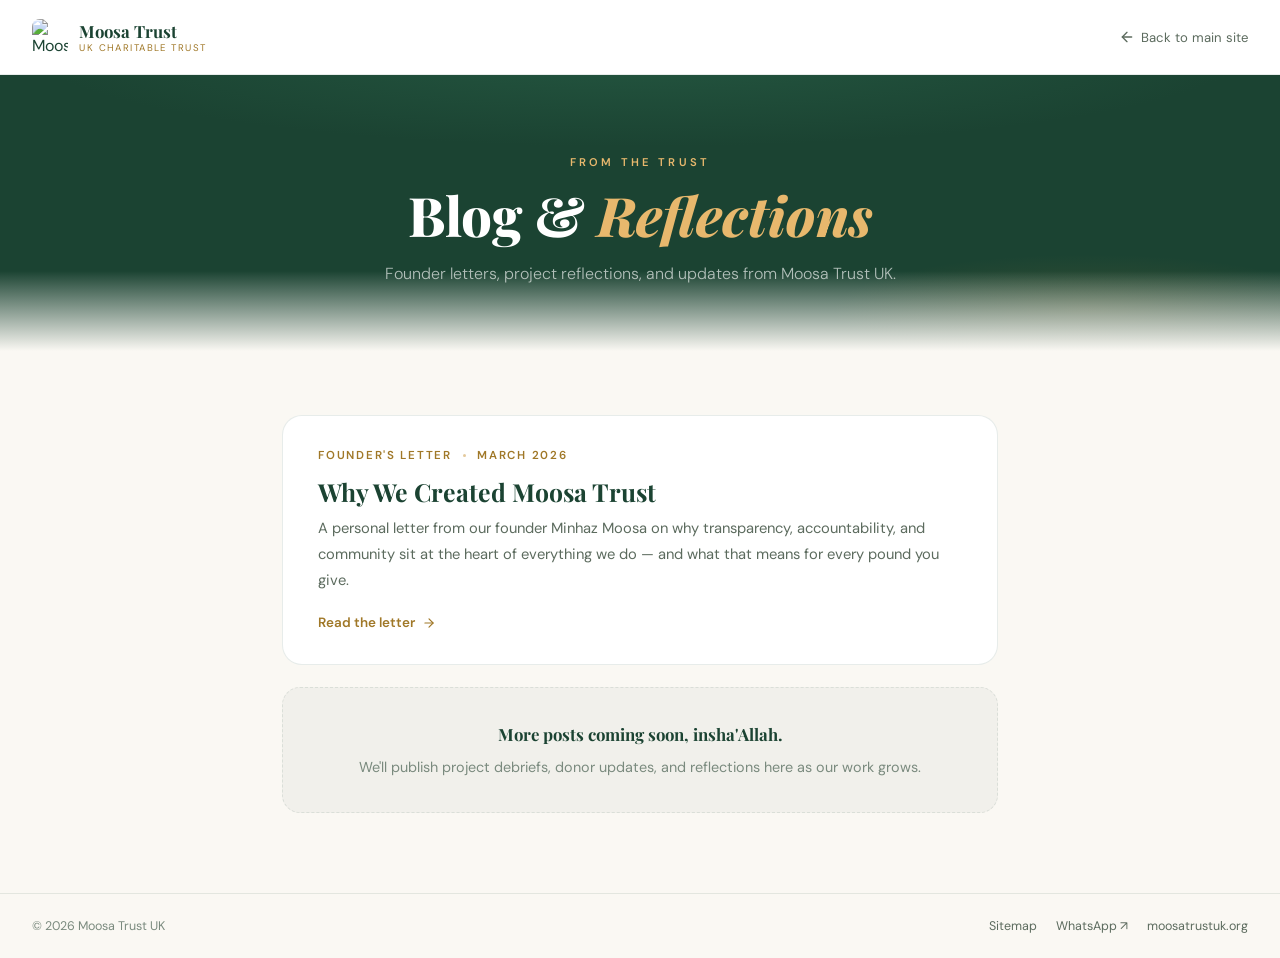
==== blog/index.html @ a2d89d8d "Merge pull request #3 from MMSoftwareDev/main New update" ====
<!DOCTYPE html>
<html lang="en">
<head>
  <meta charset="UTF-8"/>
  <meta name="viewport" content="width=device-width, initial-scale=1.0"/>
  <title>Blog | Moosa Trust UK</title>
  <meta name="description" content="Reflections, founder letters, and updates from Moosa Trust UK — a small charitable trust building a legacy of compassion through clean water, education, and poverty relief."/>
  <meta property="og:title" content="Blog | Moosa Trust UK"/>
  <meta property="og:description" content="Reflections and updates from Moosa Trust UK."/>
  <meta property="og:url" content="https://moosatrustuk.org/blog/"/>
  <meta property="og:image" content="https://moosatrustuk.org/Moosatrustlogo.png"/>
  <meta property="og:type" content="website"/>
  <link rel="canonical" href="https://moosatrustuk.org/blog/"/>
  <link rel="preconnect" href="https://fonts.googleapis.com">
  <link rel="preconnect" href="https://fonts.gstatic.com" crossorigin>
  <link href="https://fonts.googleapis.com/css2?family=Playfair+Display:ital,wght@0,700;0,800;1,600&family=DM+Sans:wght@300;400;500;600&family=Amiri:wght@400;700&display=swap" rel="stylesheet">
  <link rel="icon" type="image/png" href="/Moosatrustlogo.png">
  <style>
    :root{--cream:#FAF8F3;--stone:#F3F1EA;--forest:#1B4332;--forest-md:#2d6a4f;--mint:#52b788;--gold:#c9943a;--gold-dk:#a07828;--gold-lt:#e8b86d;--text:#1B4332;--text-md:#3d5c4a;--text-lt:#5c6b5e;--text-muted:#7a8a7e;--gborder:rgba(27,67,50,.1)}
    *,*::before,*::after{margin:0;padding:0;box-sizing:border-box}html{scroll-behavior:smooth}
    body{font-family:'DM Sans',sans-serif;background:var(--cream);color:var(--text);min-height:100vh;-webkit-font-smoothing:antialiased;display:flex;flex-direction:column}
    a{color:inherit;text-decoration:none}img{max-width:100%;display:block}
    @media(prefers-reduced-motion:reduce){*,*::before,*::after{animation-duration:0.01ms!important;animation-iteration-count:1!important;transition-duration:0.01ms!important}}

    nav{position:relative;z-index:10;padding:1.2rem 2rem;display:flex;align-items:center;justify-content:space-between;border-bottom:1px solid var(--gborder);background:white}
    .logo{display:flex;align-items:center;gap:.7rem;color:var(--forest)}
    .logo-img{width:36px;height:36px;border-radius:8px;object-fit:contain}
    .logo-text{font-family:'Playfair Display',serif;font-size:1.05rem;font-weight:700;line-height:1.2}
    .logo-text span{display:block;font-size:.6rem;font-family:'DM Sans',sans-serif;font-weight:400;letter-spacing:.15em;text-transform:uppercase;color:var(--gold-dk)}
    .nav-back{font-size:.82rem;color:var(--text-lt);display:flex;align-items:center;gap:.4rem;transition:color .2s}
    .nav-back:hover{color:var(--forest)}
    .nav-back svg{width:16px;height:16px;flex-shrink:0}

    main{flex:1;position:relative;z-index:1}
    .hero{background:var(--forest);color:white;padding:5rem 2rem 4rem;text-align:center;position:relative;overflow:hidden}
    .hero-bg{position:absolute;inset:0;background:radial-gradient(ellipse 80% 60% at 50% -10%,rgba(45,106,79,.5) 0%,transparent 60%),radial-gradient(ellipse 40% 40% at 85% 85%,rgba(201,148,58,.15) 0%,transparent 50%)}
    .hero-inner{position:relative;z-index:1;max-width:700px;margin:0 auto}
    .label{font-size:.7rem;letter-spacing:.28em;text-transform:uppercase;color:var(--gold-lt);font-weight:600;display:block;margin-bottom:1rem}
    .hero h1{font-family:'Playfair Display',serif;font-size:clamp(2.2rem,6vw,3.4rem);font-weight:800;line-height:1.1;margin-bottom:.9rem}
    .hero h1 em{font-style:italic;color:var(--gold-lt)}
    .hero-sub{color:rgba(255,255,255,.65);font-size:1rem;line-height:1.7;max-width:520px;margin:0 auto;font-weight:300}
    .hero-fade{position:absolute;bottom:0;left:0;right:0;height:80px;background:linear-gradient(to bottom,transparent,var(--cream));z-index:1;pointer-events:none}

    .list-wrap{max-width:780px;margin:0 auto;padding:4rem 2rem 5rem}
    .post-card{display:block;background:white;border:1px solid var(--gborder);border-radius:20px;padding:2rem 2.2rem;margin-bottom:1.4rem;transition:all .35s;position:relative}
    .post-card:hover{border-color:rgba(27,67,50,.18);transform:translateY(-3px);box-shadow:0 16px 36px rgba(27,67,50,.08)}
    .post-meta{display:flex;align-items:center;gap:.7rem;font-size:.72rem;text-transform:uppercase;letter-spacing:.15em;color:var(--gold-dk);font-weight:600;margin-bottom:.8rem}
    .post-meta-dot{width:3px;height:3px;border-radius:50%;background:var(--gold);opacity:.5}
    .post-title{font-family:'Playfair Display',serif;font-size:1.55rem;font-weight:700;color:var(--forest);line-height:1.25;margin-bottom:.6rem}
    .post-excerpt{font-size:.92rem;color:var(--text-lt);line-height:1.75;margin-bottom:1.1rem}
    .post-cta{display:inline-flex;align-items:center;gap:.4rem;font-size:.84rem;font-weight:600;color:var(--gold-dk);transition:gap .2s,color .2s}
    .post-card:hover .post-cta{gap:.7rem;color:var(--forest)}
    .post-cta svg{width:14px;height:14px}

    .empty-note{background:rgba(27,67,50,.04);border:1px dashed var(--gborder);border-radius:18px;padding:2rem;text-align:center;color:var(--text-muted);font-size:.9rem;line-height:1.7}
    .empty-note strong{display:block;color:var(--forest);font-family:'Playfair Display',serif;font-size:1.05rem;margin-bottom:.4rem}

    footer{position:relative;z-index:1;border-top:1px solid var(--gborder);padding:1.5rem 2rem;display:flex;align-items:center;justify-content:space-between;font-size:.78rem;color:var(--text-muted);flex-wrap:wrap;gap:.5rem}
    footer a{color:var(--text-lt);transition:color .2s}footer a:hover{color:var(--forest)}
    .footer-links-inline{display:flex;gap:1.2rem;align-items:center}
    @media(max-width:600px){nav{padding:1rem 1.2rem}.hero{padding:3.5rem 1.2rem 4rem}.list-wrap{padding:2.5rem 1.2rem 3.5rem}.post-card{padding:1.6rem 1.5rem}footer{flex-direction:column;text-align:center}}
  </style>
</head>
<body>
<noscript><div style="background:#c53030;color:white;text-align:center;padding:1rem;font-size:.9rem">This website requires JavaScript to function.</div></noscript>

<nav>
  <a href="/" class="logo"><img src="/Moosatrustlogo.png" alt="Moosa Trust UK" class="logo-img" width="36" height="36"><div class="logo-text">Moosa Trust <span>UK Charitable Trust</span></div></a>
  <a href="/" class="nav-back"><svg viewBox="0 0 24 24" fill="none" stroke="currentColor" stroke-width="2" stroke-linecap="round" stroke-linejoin="round"><line x1="19" y1="12" x2="5" y2="12"/><polyline points="12 19 5 12 12 5"/></svg> Back to main site</a>
</nav>

<main>
  <div class="hero">
    <div class="hero-bg"></div>
    <div class="hero-inner">
      <span class="label">From the Trust</span>
      <h1>Blog &amp; <em>Reflections</em></h1>
      <p class="hero-sub">Founder letters, project reflections, and updates from Moosa Trust UK.</p>
    </div>
    <div class="hero-fade"></div>
  </div>

  <div class="list-wrap">

    <a class="post-card" href="/blog/why-we-created-moosa-trust/">
      <div class="post-meta"><span>Founder's Letter</span><span class="post-meta-dot"></span><span>March 2026</span></div>
      <h2 class="post-title">Why We Created Moosa Trust</h2>
      <p class="post-excerpt">A personal letter from our founder Minhaz Moosa on why transparency, accountability, and community sit at the heart of everything we do — and what that means for every pound you give.</p>
      <span class="post-cta">Read the letter <svg viewBox="0 0 24 24" fill="none" stroke="currentColor" stroke-width="2" stroke-linecap="round" stroke-linejoin="round"><line x1="5" y1="12" x2="19" y2="12"/><polyline points="12 5 19 12 12 19"/></svg></span>
    </a>

    <div class="empty-note"><strong>More posts coming soon, insha'Allah.</strong>We'll publish project debriefs, donor updates, and reflections here as our work grows.</div>

  </div>
</main>

<footer>
  <span>&copy; <span id="yr"></span> Moosa Trust UK</span>
  <div class="footer-links-inline"><a href="/sitemap/">Sitemap</a><a href="https://wa.me/447854690073" target="_blank" rel="noopener noreferrer">WhatsApp &#x2197;</a><a href="/">moosatrustuk.org</a></div>
</footer>

<script>document.getElementById('yr').textContent=new Date().getFullYear();</script>
</body>
</html>
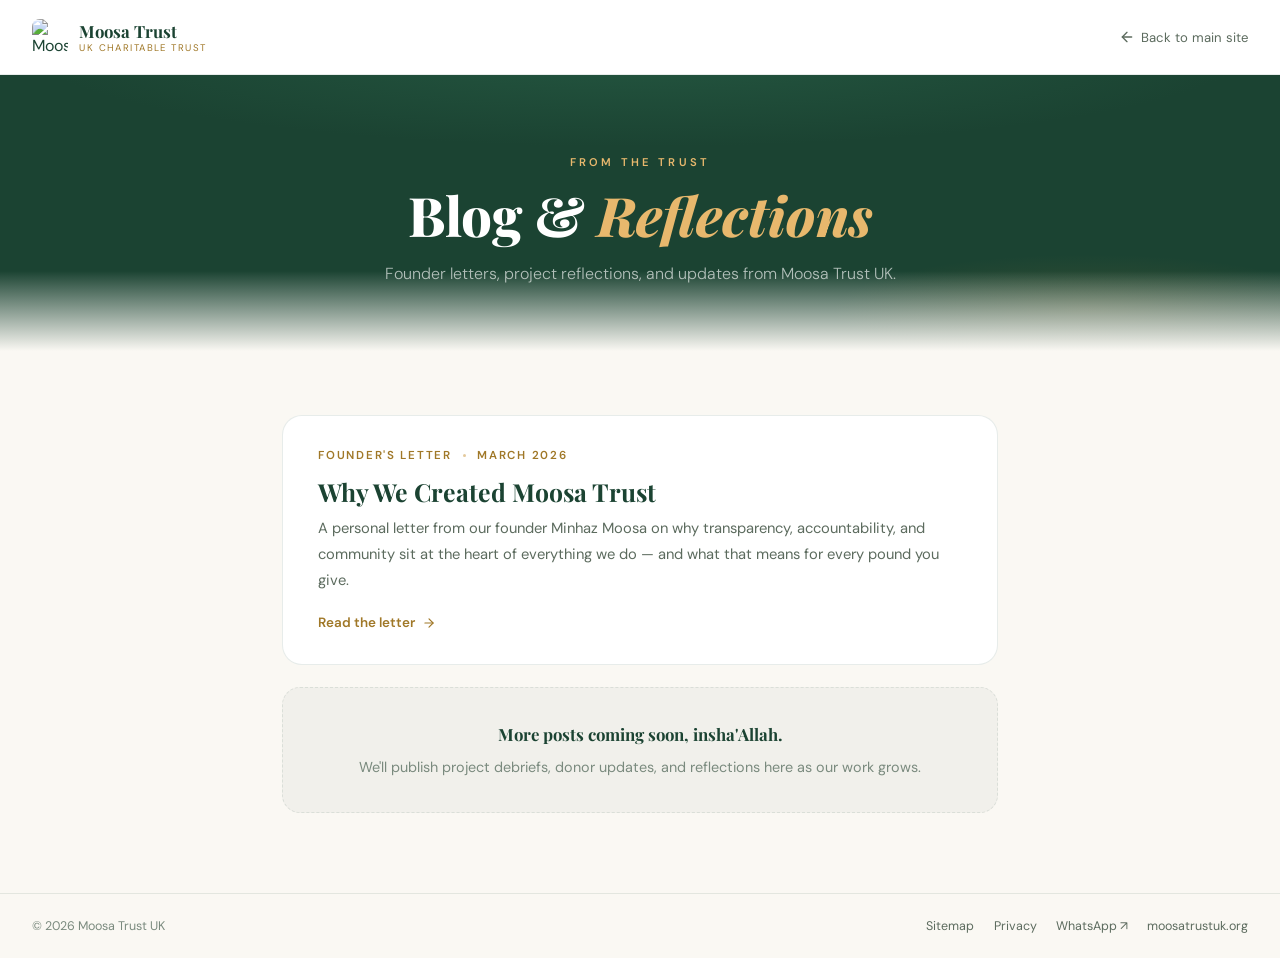
==== commit 619734a6: "Merge pull request #4 from MMSoftwareDev/main Add privacy policy, OG/JSON-LD, debrief template, imag" ====
--- a/blog/index.html
+++ b/blog/index.html
@@ -8,9 +8,12 @@
   <meta property="og:title" content="Blog | Moosa Trust UK"/>
   <meta property="og:description" content="Reflections and updates from Moosa Trust UK."/>
   <meta property="og:url" content="https://moosatrustuk.org/blog/"/>
-  <meta property="og:image" content="https://moosatrustuk.org/Moosatrustlogo.png"/>
+  <meta property="og:image" content="https://moosatrustuk.org/og/blog.jpg"/>
   <meta property="og:type" content="website"/>
   <link rel="canonical" href="https://moosatrustuk.org/blog/"/>
+  <script type="application/ld+json">
+  {"@context":"https://schema.org","@type":"CollectionPage","name":"Blog | Moosa Trust UK","description":"Reflections, founder letters, and updates from Moosa Trust UK.","url":"https://moosatrustuk.org/blog/","publisher":{"@type":"NGO","name":"Moosa Trust UK","logo":{"@type":"ImageObject","url":"https://moosatrustuk.org/Moosatrustlogo.png"}},"hasPart":[{"@type":"BlogPosting","headline":"Why We Created Moosa Trust","url":"https://moosatrustuk.org/blog/why-we-created-moosa-trust/","datePublished":"2026-03-01","author":{"@type":"Person","name":"Minhaz Moosa"}}]}
+  </script>
   <link rel="preconnect" href="https://fonts.googleapis.com">
   <link rel="preconnect" href="https://fonts.gstatic.com" crossorigin>
   <link href="https://fonts.googleapis.com/css2?family=Playfair+Display:ital,wght@0,700;0,800;1,600&family=DM+Sans:wght@300;400;500;600&family=Amiri:wght@400;700&display=swap" rel="stylesheet">
@@ -96,7 +99,7 @@
 
 <footer>
   <span>&copy; <span id="yr"></span> Moosa Trust UK</span>
-  <div class="footer-links-inline"><a href="/sitemap/">Sitemap</a><a href="https://wa.me/447854690073" target="_blank" rel="noopener noreferrer">WhatsApp &#x2197;</a><a href="/">moosatrustuk.org</a></div>
+  <div class="footer-links-inline"><a href="/sitemap/">Sitemap</a><a href="/privacy/">Privacy</a><a href="https://wa.me/447854690073" target="_blank" rel="noopener noreferrer">WhatsApp &#x2197;</a><a href="/">moosatrustuk.org</a></div>
 </footer>
 
 <script>document.getElementById('yr').textContent=new Date().getFullYear();</script>
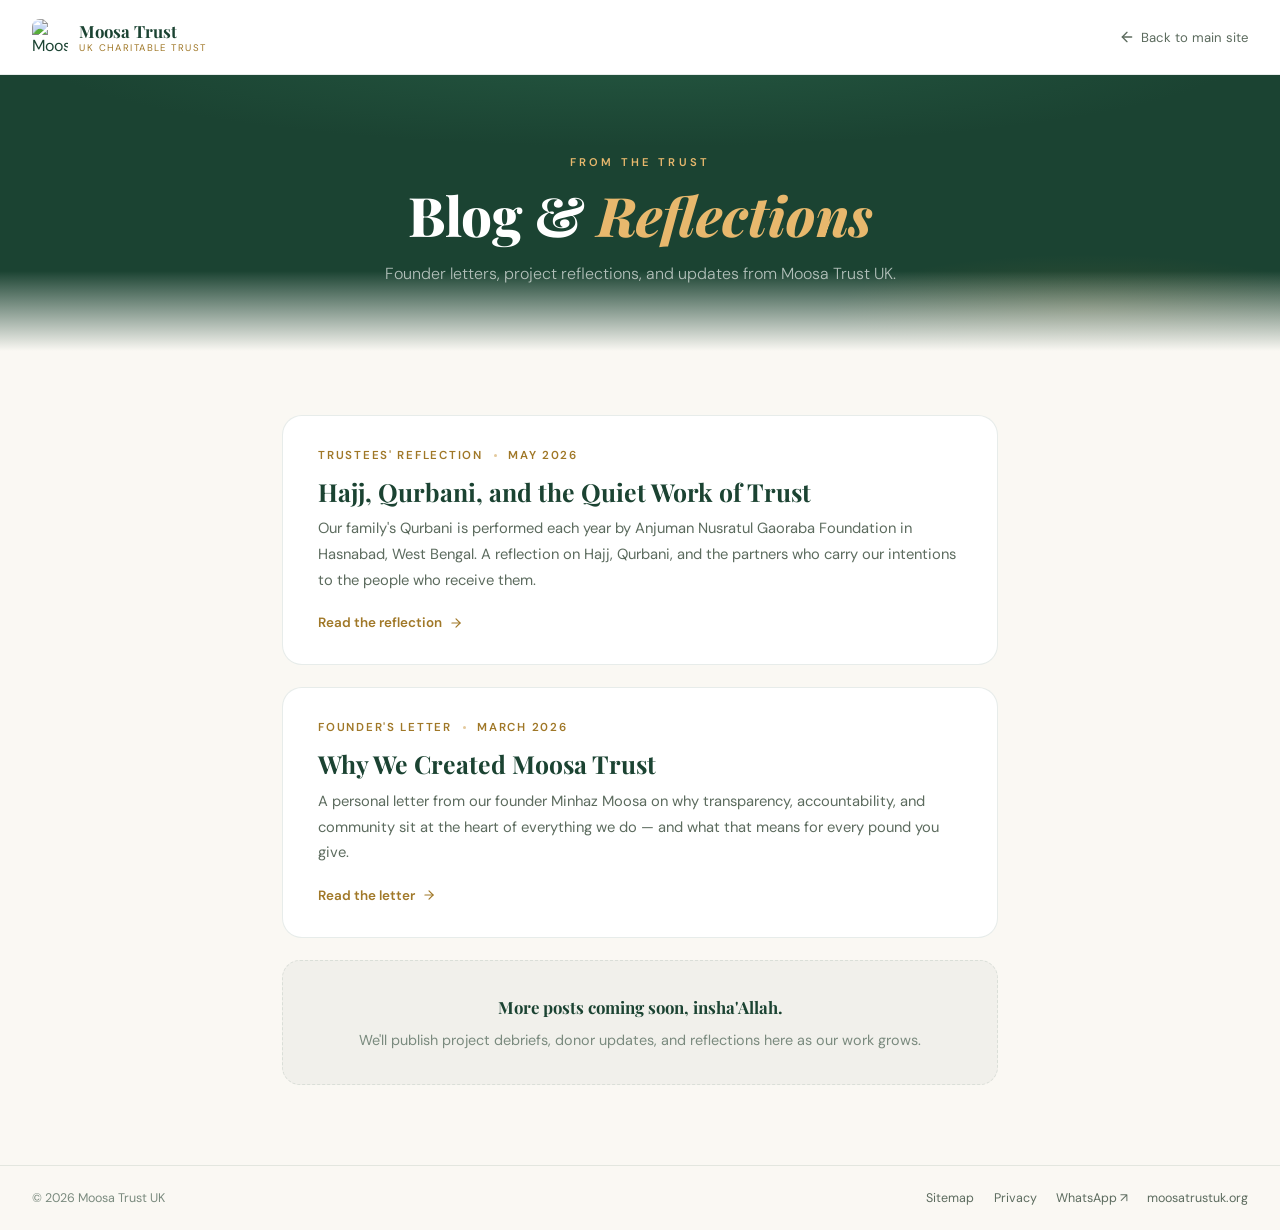
==== commit a6e61aa6: "Add blog post: Hajj, Qurbani, and the Quiet Work of Trust A trustees' reflection ahead of Eid al-Adh" ====
--- a/blog/index.html
+++ b/blog/index.html
@@ -12,7 +12,7 @@
   <meta property="og:type" content="website"/>
   <link rel="canonical" href="https://moosatrustuk.org/blog/"/>
   <script type="application/ld+json">
-  {"@context":"https://schema.org","@type":"CollectionPage","name":"Blog | Moosa Trust UK","description":"Reflections, founder letters, and updates from Moosa Trust UK.","url":"https://moosatrustuk.org/blog/","publisher":{"@type":"NGO","name":"Moosa Trust UK","logo":{"@type":"ImageObject","url":"https://moosatrustuk.org/Moosatrustlogo.png"}},"hasPart":[{"@type":"BlogPosting","headline":"Why We Created Moosa Trust","url":"https://moosatrustuk.org/blog/why-we-created-moosa-trust/","datePublished":"2026-03-01","author":{"@type":"Person","name":"Minhaz Moosa"}}]}
+  {"@context":"https://schema.org","@type":"CollectionPage","name":"Blog | Moosa Trust UK","description":"Reflections, founder letters, and updates from Moosa Trust UK.","url":"https://moosatrustuk.org/blog/","publisher":{"@type":"NGO","name":"Moosa Trust UK","logo":{"@type":"ImageObject","url":"https://moosatrustuk.org/Moosatrustlogo.png"}},"hasPart":[{"@type":"BlogPosting","headline":"Hajj, Qurbani, and the Quiet Work of Trust","url":"https://moosatrustuk.org/blog/hajj-qurbani-and-trust/","datePublished":"2026-05-01","author":{"@type":"Organization","name":"The Trustees, Moosa Trust UK"}},{"@type":"BlogPosting","headline":"Why We Created Moosa Trust","url":"https://moosatrustuk.org/blog/why-we-created-moosa-trust/","datePublished":"2026-03-01","author":{"@type":"Person","name":"Minhaz Moosa"}}]}
   </script>
   <link rel="preconnect" href="https://fonts.googleapis.com">
   <link rel="preconnect" href="https://fonts.gstatic.com" crossorigin>
@@ -85,6 +85,13 @@
 
   <div class="list-wrap">
 
+    <a class="post-card" href="/blog/hajj-qurbani-and-trust/">
+      <div class="post-meta"><span>Trustees' Reflection</span><span class="post-meta-dot"></span><span>May 2026</span></div>
+      <h2 class="post-title">Hajj, Qurbani, and the Quiet Work of Trust</h2>
+      <p class="post-excerpt">Our family's Qurbani is performed each year by Anjuman Nusratul Gaoraba Foundation in Hasnabad, West Bengal. A reflection on Hajj, Qurbani, and the partners who carry our intentions to the people who receive them.</p>
+      <span class="post-cta">Read the reflection <svg viewBox="0 0 24 24" fill="none" stroke="currentColor" stroke-width="2" stroke-linecap="round" stroke-linejoin="round"><line x1="5" y1="12" x2="19" y2="12"/><polyline points="12 5 19 12 12 19"/></svg></span>
+    </a>
+
     <a class="post-card" href="/blog/why-we-created-moosa-trust/">
       <div class="post-meta"><span>Founder's Letter</span><span class="post-meta-dot"></span><span>March 2026</span></div>
       <h2 class="post-title">Why We Created Moosa Trust</h2>
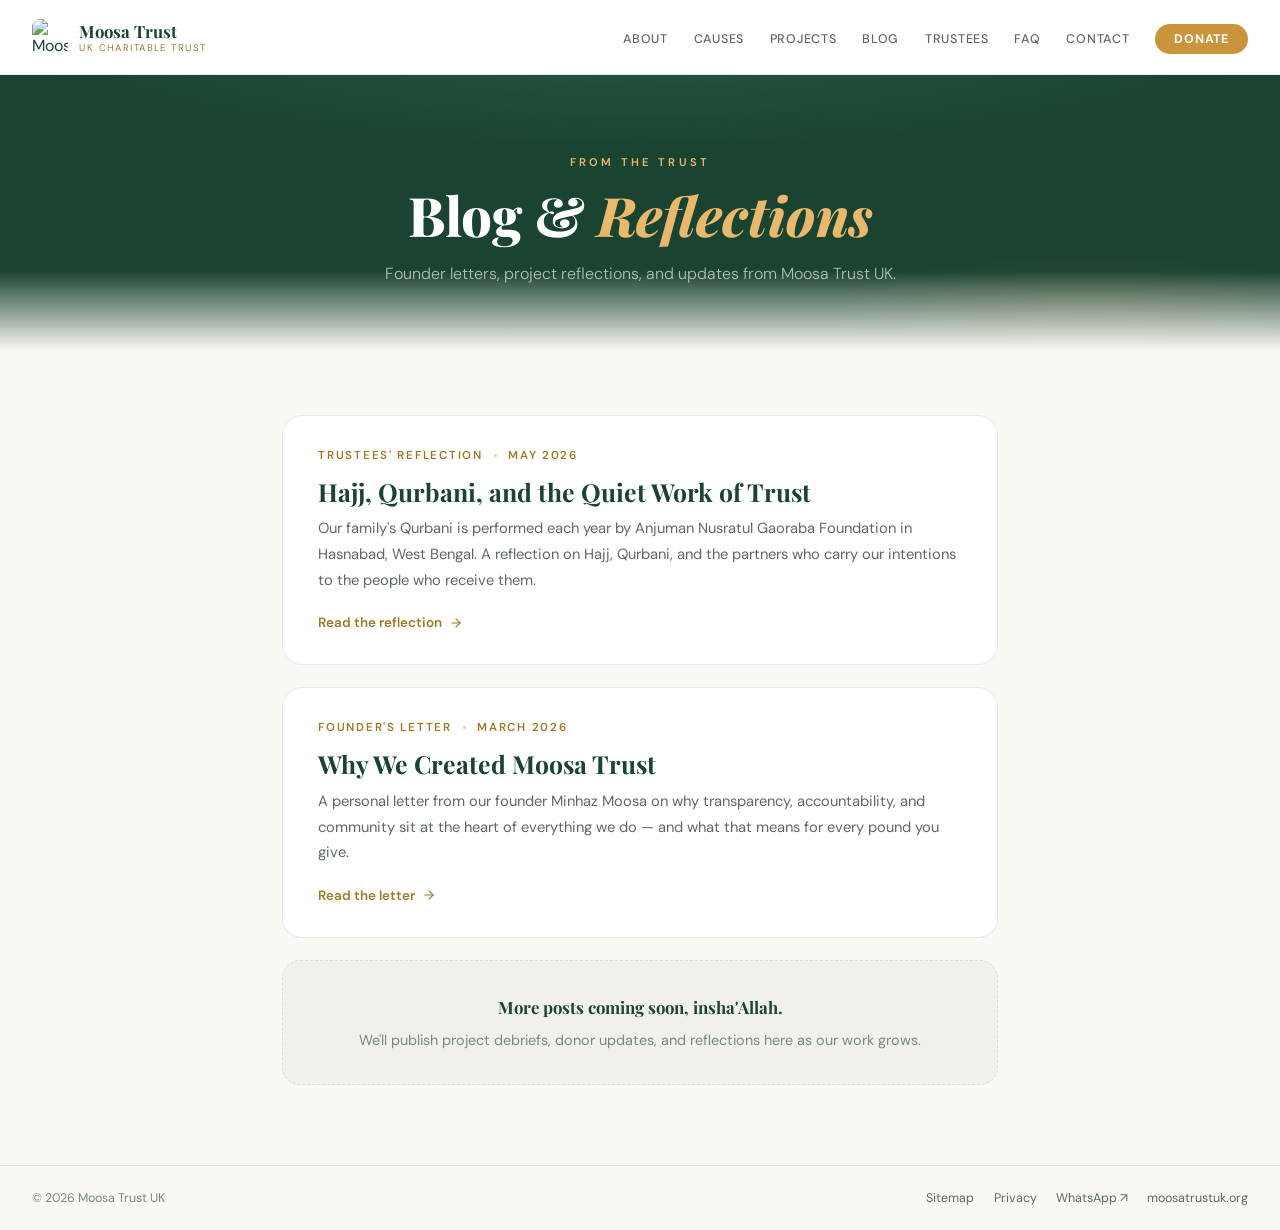
==== commit dab58ce6: "Replace per-page back link with full site nav on every subpage Every subpage previously showed only " ====
--- a/blog/index.html
+++ b/blog/index.html
@@ -30,9 +30,25 @@
     .logo-img{width:36px;height:36px;border-radius:8px;object-fit:contain}
     .logo-text{font-family:'Playfair Display',serif;font-size:1.05rem;font-weight:700;line-height:1.2}
     .logo-text span{display:block;font-size:.6rem;font-family:'DM Sans',sans-serif;font-weight:400;letter-spacing:.15em;text-transform:uppercase;color:var(--gold-dk)}
-    .nav-back{font-size:.82rem;color:var(--text-lt);display:flex;align-items:center;gap:.4rem;transition:color .2s}
-    .nav-back:hover{color:var(--forest)}
-    .nav-back svg{width:16px;height:16px;flex-shrink:0}
+    .nav-links{display:flex;align-items:center;gap:1.6rem;list-style:none}
+    .nav-links a{font-size:.78rem;font-weight:500;letter-spacing:.06em;text-transform:uppercase;color:var(--text-lt);position:relative;transition:color .2s}
+    .nav-links a:hover{color:var(--forest)}
+    .nav-links a::after{content:'';position:absolute;bottom:-4px;left:0;width:0;height:1.5px;background:var(--gold);transition:width .3s}
+    .nav-links a:hover::after{width:100%}
+    .nav-cta{background:var(--gold);color:white!important;padding:.45rem 1.2rem;border-radius:999px;font-weight:700!important;transition:background .2s,transform .2s!important}
+    .nav-cta::after{display:none!important}
+    .nav-cta:hover{background:var(--gold-dk)!important;transform:translateY(-1px);color:white!important}
+    .menu-btn{display:none;flex-direction:column;gap:5px;cursor:pointer;background:none;border:none;padding:4px}
+    .menu-btn span{display:block;width:22px;height:2px;border-radius:2px;background:var(--forest)}
+    .mob-menu{position:fixed;inset:0;background:rgba(250,248,243,.98);z-index:999;display:flex;flex-direction:column;align-items:center;justify-content:center;gap:1.6rem;opacity:0;visibility:hidden;transition:opacity .35s ease,visibility .35s ease}
+    .mob-menu.open{opacity:1;visibility:visible}
+    .mob-menu a{font-family:'Playfair Display',serif;font-size:1.7rem;font-weight:700;color:var(--forest);transition:all .35s ease;transform:translateY(12px);opacity:0}
+    .mob-menu.open a{transform:translateY(0);opacity:1}
+    .mob-menu.open a:nth-child(2){transition-delay:.05s}.mob-menu.open a:nth-child(3){transition-delay:.1s}.mob-menu.open a:nth-child(4){transition-delay:.15s}.mob-menu.open a:nth-child(5){transition-delay:.2s}.mob-menu.open a:nth-child(6){transition-delay:.25s}.mob-menu.open a:nth-child(7){transition-delay:.3s}.mob-menu.open a:nth-child(8){transition-delay:.35s}
+    .mob-menu a:hover{color:var(--gold)}
+    .mob-close{position:absolute;top:1.6rem;right:1.6rem;background:none;border:none;font-size:1.5rem;color:var(--forest);cursor:pointer;opacity:.7;transition:opacity .2s}
+    .mob-close:hover{opacity:1}
+    @media(max-width:860px){.nav-links{display:none}.menu-btn{display:flex}}
 
     main{flex:1;position:relative;z-index:1}
     .hero{background:var(--forest);color:white;padding:5rem 2rem 4rem;text-align:center;position:relative;overflow:hidden}
@@ -69,8 +85,29 @@
 
 <nav>
   <a href="/" class="logo"><img src="/Moosatrustlogo.png" alt="Moosa Trust UK" class="logo-img" width="36" height="36"><div class="logo-text">Moosa Trust <span>UK Charitable Trust</span></div></a>
-  <a href="/" class="nav-back"><svg viewBox="0 0 24 24" fill="none" stroke="currentColor" stroke-width="2" stroke-linecap="round" stroke-linejoin="round"><line x1="19" y1="12" x2="5" y2="12"/><polyline points="12 19 5 12 12 5"/></svg> Back to main site</a>
+  <ul class="nav-links">
+    <li><a href="/#about">About</a></li>
+    <li><a href="/#causes">Causes</a></li>
+    <li><a href="/projects/">Projects</a></li>
+    <li><a href="/blog/">Blog</a></li>
+    <li><a href="/#trustees">Trustees</a></li>
+    <li><a href="/#faq">FAQ</a></li>
+    <li><a href="/#contact">Contact</a></li>
+    <li><a href="/#donate" class="nav-cta">Donate</a></li>
+  </ul>
+  <button class="menu-btn" id="menuBtn" aria-label="Open menu" aria-expanded="false"><span></span><span></span><span></span></button>
 </nav>
+<div class="mob-menu" id="mobMenu" role="dialog" aria-label="Navigation menu">
+  <button class="mob-close" id="mobClose" aria-label="Close menu">&#x2715;</button>
+  <a href="/#about">About</a>
+  <a href="/#causes">Causes</a>
+  <a href="/projects/">Projects</a>
+  <a href="/blog/">Blog</a>
+  <a href="/#trustees">Trustees</a>
+  <a href="/#faq">FAQ</a>
+  <a href="/#contact">Contact</a>
+  <a href="/#donate" style="color:var(--gold)">Donate</a>
+</div>
 
 <main>
   <div class="hero">
@@ -109,6 +146,6 @@
   <div class="footer-links-inline"><a href="/sitemap/">Sitemap</a><a href="/privacy/">Privacy</a><a href="https://wa.me/447854690073" target="_blank" rel="noopener noreferrer">WhatsApp &#x2197;</a><a href="/">moosatrustuk.org</a></div>
 </footer>
 
-<script>document.getElementById('yr').textContent=new Date().getFullYear();</script>
+<script>document.getElementById('yr').textContent=new Date().getFullYear();const mob=document.getElementById('mobMenu'),menuBtn=document.getElementById('menuBtn');if(menuBtn&&mob){menuBtn.addEventListener('click',()=>{mob.classList.add('open');menuBtn.setAttribute('aria-expanded','true')});document.getElementById('mobClose').addEventListener('click',()=>{mob.classList.remove('open');menuBtn.setAttribute('aria-expanded','false')});mob.querySelectorAll('a').forEach(a=>a.addEventListener('click',()=>{mob.classList.remove('open');menuBtn.setAttribute('aria-expanded','false')}))}</script>
 </body>
 </html>
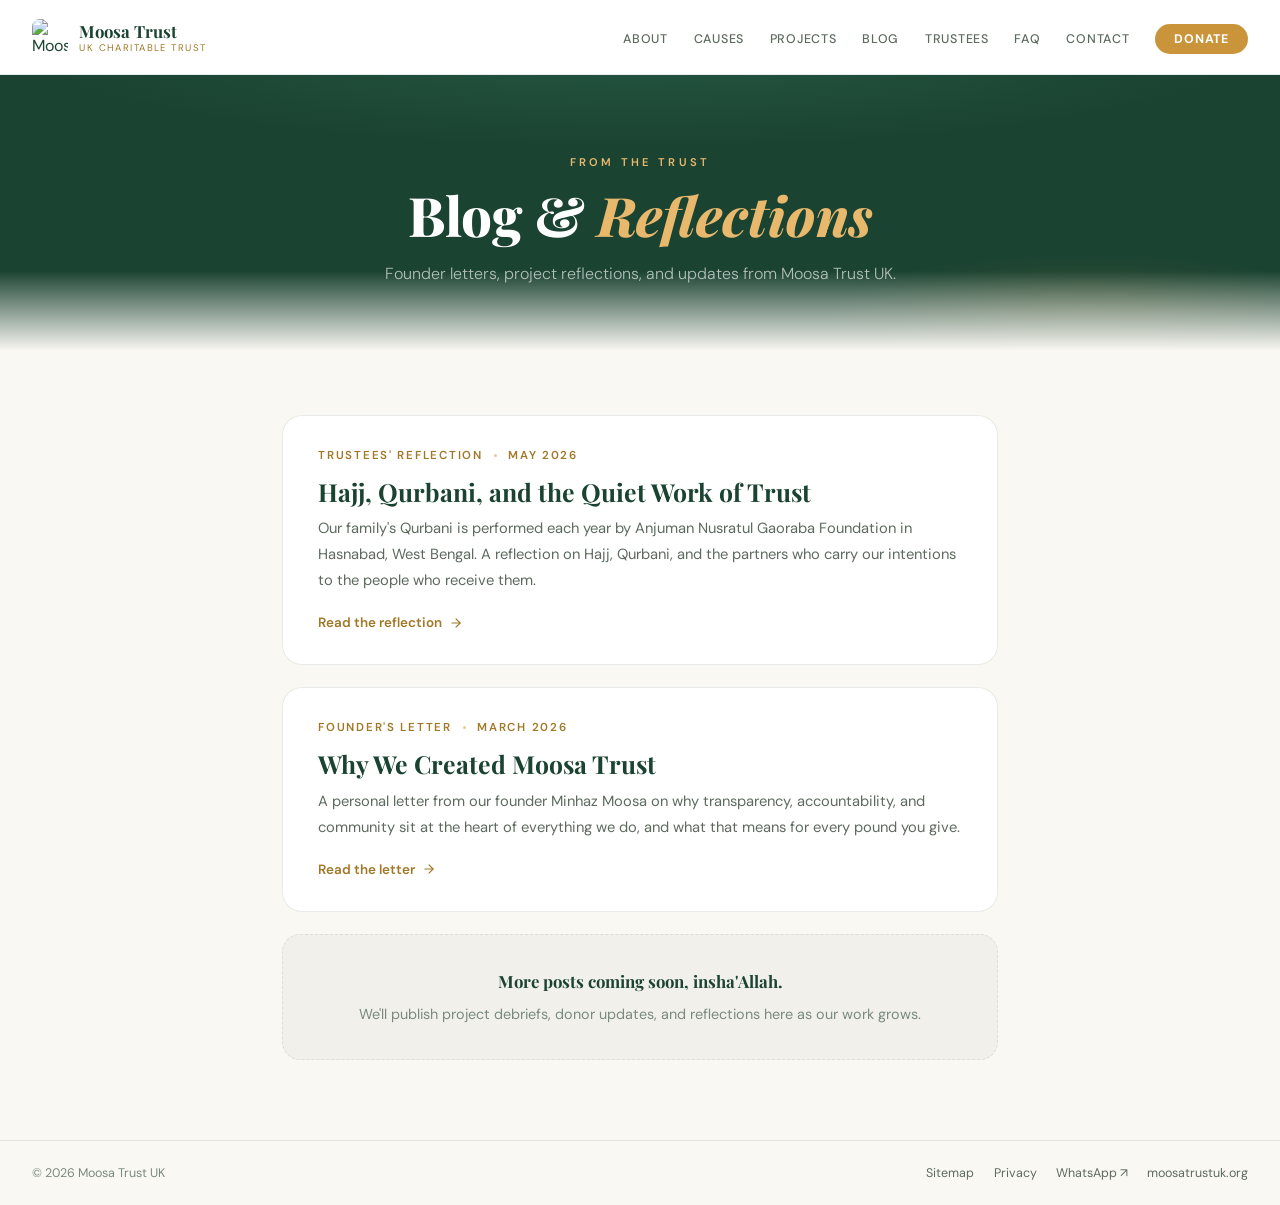
==== commit f1287e69: "Remove em dashes site-wide Replaces all em dashes (— and &mdash;) across HTML, meta descriptions, JS" ====
--- a/blog/index.html
+++ b/blog/index.html
@@ -4,7 +4,7 @@
   <meta charset="UTF-8"/>
   <meta name="viewport" content="width=device-width, initial-scale=1.0"/>
   <title>Blog | Moosa Trust UK</title>
-  <meta name="description" content="Reflections, founder letters, and updates from Moosa Trust UK — a small charitable trust building a legacy of compassion through clean water, education, and poverty relief."/>
+  <meta name="description" content="Reflections, founder letters, and updates from Moosa Trust UK, a small charitable trust building a legacy of compassion through clean water, education, and poverty relief."/>
   <meta property="og:title" content="Blog | Moosa Trust UK"/>
   <meta property="og:description" content="Reflections and updates from Moosa Trust UK."/>
   <meta property="og:url" content="https://moosatrustuk.org/blog/"/>
@@ -132,7 +132,7 @@
     <a class="post-card" href="/blog/why-we-created-moosa-trust/">
       <div class="post-meta"><span>Founder's Letter</span><span class="post-meta-dot"></span><span>March 2026</span></div>
       <h2 class="post-title">Why We Created Moosa Trust</h2>
-      <p class="post-excerpt">A personal letter from our founder Minhaz Moosa on why transparency, accountability, and community sit at the heart of everything we do — and what that means for every pound you give.</p>
+      <p class="post-excerpt">A personal letter from our founder Minhaz Moosa on why transparency, accountability, and community sit at the heart of everything we do, and what that means for every pound you give.</p>
       <span class="post-cta">Read the letter <svg viewBox="0 0 24 24" fill="none" stroke="currentColor" stroke-width="2" stroke-linecap="round" stroke-linejoin="round"><line x1="5" y1="12" x2="19" y2="12"/><polyline points="12 5 19 12 12 19"/></svg></span>
     </a>
 
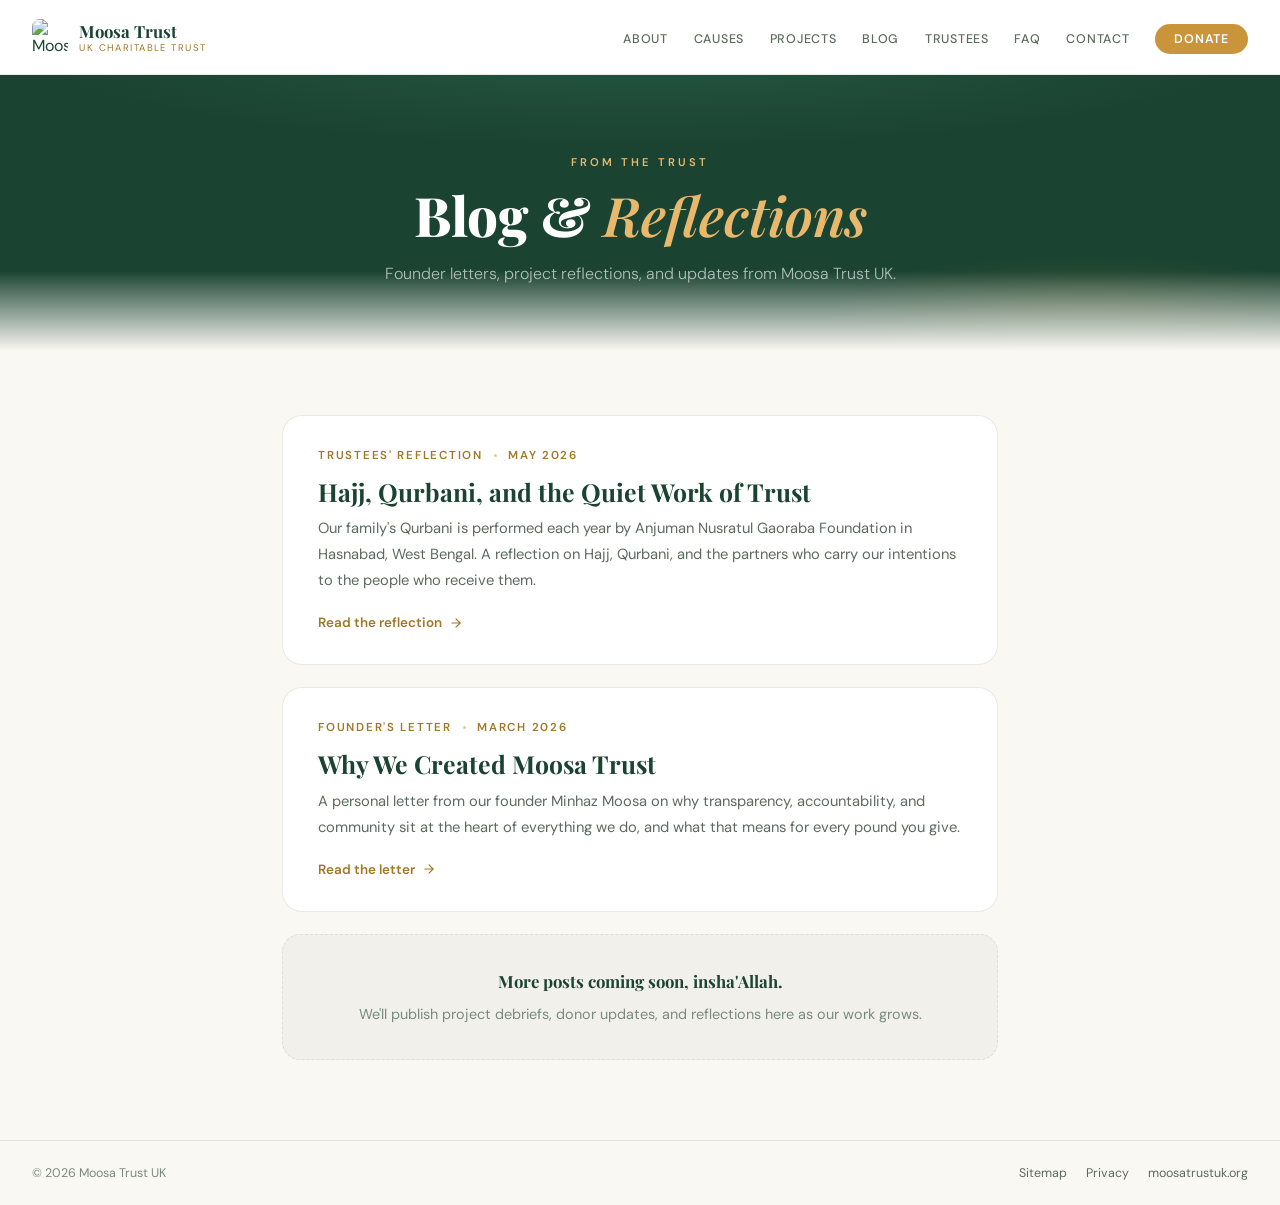
==== commit b5e70447: "Round 2 improvements: shared CSS, self-hosted fonts, content trims Content / SEO - Update JSON-LD fo" ====
--- a/blog/index.html
+++ b/blog/index.html
@@ -14,77 +14,236 @@
   <script type="application/ld+json">
   {"@context":"https://schema.org","@type":"CollectionPage","name":"Blog | Moosa Trust UK","description":"Reflections, founder letters, and updates from Moosa Trust UK.","url":"https://moosatrustuk.org/blog/","publisher":{"@type":"NGO","name":"Moosa Trust UK","logo":{"@type":"ImageObject","url":"https://moosatrustuk.org/Moosatrustlogo.png"}},"hasPart":[{"@type":"BlogPosting","headline":"Hajj, Qurbani, and the Quiet Work of Trust","url":"https://moosatrustuk.org/blog/hajj-qurbani-and-trust/","datePublished":"2026-05-01","author":{"@type":"Organization","name":"The Trustees, Moosa Trust UK"}},{"@type":"BlogPosting","headline":"Why We Created Moosa Trust","url":"https://moosatrustuk.org/blog/why-we-created-moosa-trust/","datePublished":"2026-03-01","author":{"@type":"Person","name":"Minhaz Moosa"}}]}
   </script>
-  <link rel="preconnect" href="https://fonts.googleapis.com">
-  <link rel="preconnect" href="https://fonts.gstatic.com" crossorigin>
-  <link href="https://fonts.googleapis.com/css2?family=Playfair+Display:ital,wght@0,700;0,800;1,600&family=DM+Sans:wght@300;400;500;600&family=Amiri:wght@400;700&display=swap" rel="stylesheet">
+  <link rel="stylesheet" href="/styles.css">
   <link rel="icon" type="image/png" href="/Moosatrustlogo.png">
   <style>
-    :root{--cream:#FAF8F3;--stone:#F3F1EA;--forest:#1B4332;--forest-md:#2d6a4f;--mint:#52b788;--gold:#c9943a;--gold-dk:#a07828;--gold-lt:#e8b86d;--text:#1B4332;--text-md:#3d5c4a;--text-lt:#5c6b5e;--text-muted:#7a8a7e;--gborder:rgba(27,67,50,.1)}
-    *,*::before,*::after{margin:0;padding:0;box-sizing:border-box}html{scroll-behavior:smooth}
-    body{font-family:'DM Sans',sans-serif;background:var(--cream);color:var(--text);min-height:100vh;-webkit-font-smoothing:antialiased;display:flex;flex-direction:column}
-    a{color:inherit;text-decoration:none}img{max-width:100%;display:block}
-    @media(prefers-reduced-motion:reduce){*,*::before,*::after{animation-duration:0.01ms!important;animation-iteration-count:1!important;transition-duration:0.01ms!important}}
-
-    nav{position:relative;z-index:10;padding:1.2rem 2rem;display:flex;align-items:center;justify-content:space-between;border-bottom:1px solid var(--gborder);background:white}
-    .logo{display:flex;align-items:center;gap:.7rem;color:var(--forest)}
-    .logo-img{width:36px;height:36px;border-radius:8px;object-fit:contain}
-    .logo-text{font-family:'Playfair Display',serif;font-size:1.05rem;font-weight:700;line-height:1.2}
-    .logo-text span{display:block;font-size:.6rem;font-family:'DM Sans',sans-serif;font-weight:400;letter-spacing:.15em;text-transform:uppercase;color:var(--gold-dk)}
-    .nav-links{display:flex;align-items:center;gap:1.6rem;list-style:none}
-    .nav-links a{font-size:.78rem;font-weight:500;letter-spacing:.06em;text-transform:uppercase;color:var(--text-lt);position:relative;transition:color .2s}
-    .nav-links a:hover{color:var(--forest)}
-    .nav-links a::after{content:'';position:absolute;bottom:-4px;left:0;width:0;height:1.5px;background:var(--gold);transition:width .3s}
-    .nav-links a:hover::after{width:100%}
-    .nav-cta{background:var(--gold);color:white!important;padding:.45rem 1.2rem;border-radius:999px;font-weight:700!important;transition:background .2s,transform .2s!important}
-    .nav-cta::after{display:none!important}
-    .nav-cta:hover{background:var(--gold-dk)!important;transform:translateY(-1px);color:white!important}
-    .menu-btn{display:none;flex-direction:column;gap:5px;cursor:pointer;background:none;border:none;padding:4px}
-    .menu-btn span{display:block;width:22px;height:2px;border-radius:2px;background:var(--forest)}
-    .mob-menu{position:fixed;inset:0;background:rgba(250,248,243,.98);z-index:999;display:flex;flex-direction:column;align-items:center;justify-content:center;gap:1.6rem;opacity:0;visibility:hidden;transition:opacity .35s ease,visibility .35s ease}
-    .mob-menu.open{opacity:1;visibility:visible}
-    .mob-menu a{font-family:'Playfair Display',serif;font-size:1.7rem;font-weight:700;color:var(--forest);transition:all .35s ease;transform:translateY(12px);opacity:0}
-    .mob-menu.open a{transform:translateY(0);opacity:1}
-    .mob-menu.open a:nth-child(2){transition-delay:.05s}.mob-menu.open a:nth-child(3){transition-delay:.1s}.mob-menu.open a:nth-child(4){transition-delay:.15s}.mob-menu.open a:nth-child(5){transition-delay:.2s}.mob-menu.open a:nth-child(6){transition-delay:.25s}.mob-menu.open a:nth-child(7){transition-delay:.3s}.mob-menu.open a:nth-child(8){transition-delay:.35s}
-    .mob-menu a:hover{color:var(--gold)}
-    .mob-close{position:absolute;top:1.6rem;right:1.6rem;background:none;border:none;font-size:1.5rem;color:var(--forest);cursor:pointer;opacity:.7;transition:opacity .2s}
-    .mob-close:hover{opacity:1}
-    @media(max-width:860px){.nav-links{display:none}.menu-btn{display:flex}}
-
-    main{flex:1;position:relative;z-index:1}
-    .hero{background:var(--forest);color:white;padding:5rem 2rem 4rem;text-align:center;position:relative;overflow:hidden}
-    .hero-bg{position:absolute;inset:0;background:radial-gradient(ellipse 80% 60% at 50% -10%,rgba(45,106,79,.5) 0%,transparent 60%),radial-gradient(ellipse 40% 40% at 85% 85%,rgba(201,148,58,.15) 0%,transparent 50%)}
-    .hero-inner{position:relative;z-index:1;max-width:700px;margin:0 auto}
-    .label{font-size:.7rem;letter-spacing:.28em;text-transform:uppercase;color:var(--gold-lt);font-weight:600;display:block;margin-bottom:1rem}
-    .hero h1{font-family:'Playfair Display',serif;font-size:clamp(2.2rem,6vw,3.4rem);font-weight:800;line-height:1.1;margin-bottom:.9rem}
-    .hero h1 em{font-style:italic;color:var(--gold-lt)}
-    .hero-sub{color:rgba(255,255,255,.65);font-size:1rem;line-height:1.7;max-width:520px;margin:0 auto;font-weight:300}
-    .hero-fade{position:absolute;bottom:0;left:0;right:0;height:80px;background:linear-gradient(to bottom,transparent,var(--cream));z-index:1;pointer-events:none}
-
-    .list-wrap{max-width:780px;margin:0 auto;padding:4rem 2rem 5rem}
-    .post-card{display:block;background:white;border:1px solid var(--gborder);border-radius:20px;padding:2rem 2.2rem;margin-bottom:1.4rem;transition:all .35s;position:relative}
-    .post-card:hover{border-color:rgba(27,67,50,.18);transform:translateY(-3px);box-shadow:0 16px 36px rgba(27,67,50,.08)}
-    .post-meta{display:flex;align-items:center;gap:.7rem;font-size:.72rem;text-transform:uppercase;letter-spacing:.15em;color:var(--gold-dk);font-weight:600;margin-bottom:.8rem}
-    .post-meta-dot{width:3px;height:3px;border-radius:50%;background:var(--gold);opacity:.5}
-    .post-title{font-family:'Playfair Display',serif;font-size:1.55rem;font-weight:700;color:var(--forest);line-height:1.25;margin-bottom:.6rem}
-    .post-excerpt{font-size:.92rem;color:var(--text-lt);line-height:1.75;margin-bottom:1.1rem}
-    .post-cta{display:inline-flex;align-items:center;gap:.4rem;font-size:.84rem;font-weight:600;color:var(--gold-dk);transition:gap .2s,color .2s}
-    .post-card:hover .post-cta{gap:.7rem;color:var(--forest)}
-    .post-cta svg{width:14px;height:14px}
-
-    .empty-note{background:rgba(27,67,50,.04);border:1px dashed var(--gborder);border-radius:18px;padding:2rem;text-align:center;color:var(--text-muted);font-size:.9rem;line-height:1.7}
-    .empty-note strong{display:block;color:var(--forest);font-family:'Playfair Display',serif;font-size:1.05rem;margin-bottom:.4rem}
-
-    footer{position:relative;z-index:1;border-top:1px solid var(--gborder);padding:1.5rem 2rem;display:flex;align-items:center;justify-content:space-between;font-size:.78rem;color:var(--text-muted);flex-wrap:wrap;gap:.5rem}
-    footer a{color:var(--text-lt);transition:color .2s}footer a:hover{color:var(--forest)}
-    .footer-links-inline{display:flex;gap:1.2rem;align-items:center}
-    @media(max-width:600px){nav{padding:1rem 1.2rem}.hero{padding:3.5rem 1.2rem 4rem}.list-wrap{padding:2.5rem 1.2rem 3.5rem}.post-card{padding:1.6rem 1.5rem}footer{flex-direction:column;text-align:center}}
+    :root {
+      --cream: #FAF8F3;
+      --stone: #F3F1EA;
+      --forest: #1B4332;
+      --forest-md: #2d6a4f;
+      --mint: #52b788;
+      --gold: #c9943a;
+      --gold-dk: #a07828;
+      --gold-lt: #e8b86d;
+      --text: #1B4332;
+      --text-md: #3d5c4a;
+      --text-lt: #5c6b5e;
+      --text-muted: #7a8a7e;
+      --gborder: rgba(27, 67, 50, .1)
+    }
+    @media(prefers-reduced-motion:reduce) {
+      *,
+      *::before,
+      *::after {
+        animation-duration: 0.01ms !important;
+        animation-iteration-count: 1 !important;
+        transition-duration: 0.01ms !important
+      }
+    }
+    @media(max-width:860px) {
+      .nav-links {
+        display: none
+      }
+      .menu-btn {
+        display: flex
+      }
+    }
+    main {
+      flex: 1;
+      position: relative;
+      z-index: 1
+    }
+    .hero {
+      background: var(--forest);
+      color: white;
+      padding: 5rem 2rem 4rem;
+      text-align: center;
+      position: relative;
+      overflow: hidden
+    }
+    .hero-bg {
+      position: absolute;
+      inset: 0;
+      background: radial-gradient(ellipse 80% 60% at 50% -10%, rgba(45, 106, 79, .5) 0%, transparent 60%), radial-gradient(ellipse 40% 40% at 85% 85%, rgba(201, 148, 58, .15) 0%, transparent 50%)
+    }
+    .hero-inner {
+      position: relative;
+      z-index: 1;
+      max-width: 700px;
+      margin: 0 auto
+    }
+    .label {
+      font-size: .7rem;
+      letter-spacing: .28em;
+      text-transform: uppercase;
+      color: var(--gold-lt);
+      font-weight: 600;
+      display: block;
+      margin-bottom: 1rem
+    }
+    .hero h1 {
+      font-family: 'Playfair Display', serif;
+      font-size: clamp(2.2rem, 6vw, 3.4rem);
+      font-weight: 800;
+      line-height: 1.1;
+      margin-bottom: .9rem
+    }
+    .hero h1 em {
+      font-style: italic;
+      color: var(--gold-lt)
+    }
+    .hero-sub {
+      color: rgba(255, 255, 255, .65);
+      font-size: 1rem;
+      line-height: 1.7;
+      max-width: 520px;
+      margin: 0 auto;
+      font-weight: 300
+    }
+    .hero-fade {
+      position: absolute;
+      bottom: 0;
+      left: 0;
+      right: 0;
+      height: 80px;
+      background: linear-gradient(to bottom, transparent, var(--cream));
+      z-index: 1;
+      pointer-events: none
+    }
+    .list-wrap {
+      max-width: 780px;
+      margin: 0 auto;
+      padding: 4rem 2rem 5rem
+    }
+    .post-card {
+      display: block;
+      background: white;
+      border: 1px solid var(--gborder);
+      border-radius: 20px;
+      padding: 2rem 2.2rem;
+      margin-bottom: 1.4rem;
+      transition: all .35s;
+      position: relative
+    }
+    .post-card:hover {
+      border-color: rgba(27, 67, 50, .18);
+      transform: translateY(-3px);
+      box-shadow: 0 16px 36px rgba(27, 67, 50, .08)
+    }
+    .post-meta {
+      display: flex;
+      align-items: center;
+      gap: .7rem;
+      font-size: .72rem;
+      text-transform: uppercase;
+      letter-spacing: .15em;
+      color: var(--gold-dk);
+      font-weight: 600;
+      margin-bottom: .8rem
+    }
+    .post-meta-dot {
+      width: 3px;
+      height: 3px;
+      border-radius: 50%;
+      background: var(--gold);
+      opacity: .5
+    }
+    .post-title {
+      font-family: 'Playfair Display', serif;
+      font-size: 1.55rem;
+      font-weight: 700;
+      color: var(--forest);
+      line-height: 1.25;
+      margin-bottom: .6rem
+    }
+    .post-excerpt {
+      font-size: .92rem;
+      color: var(--text-lt);
+      line-height: 1.75;
+      margin-bottom: 1.1rem
+    }
+    .post-cta {
+      display: inline-flex;
+      align-items: center;
+      gap: .4rem;
+      font-size: .84rem;
+      font-weight: 600;
+      color: var(--gold-dk);
+      transition: gap .2s, color .2s
+    }
+    .post-card:hover .post-cta {
+      gap: .7rem;
+      color: var(--forest)
+    }
+    .post-cta svg {
+      width: 14px;
+      height: 14px
+    }
+    .empty-note {
+      background: rgba(27, 67, 50, .04);
+      border: 1px dashed var(--gborder);
+      border-radius: 18px;
+      padding: 2rem;
+      text-align: center;
+      color: var(--text-muted);
+      font-size: .9rem;
+      line-height: 1.7
+    }
+    .empty-note strong {
+      display: block;
+      color: var(--forest);
+      font-family: 'Playfair Display', serif;
+      font-size: 1.05rem;
+      margin-bottom: .4rem
+    }
+    footer {
+      position: relative;
+      z-index: 1;
+      border-top: 1px solid var(--gborder);
+      padding: 1.5rem 2rem;
+      display: flex;
+      align-items: center;
+      justify-content: space-between;
+      font-size: .78rem;
+      color: var(--text-muted);
+      flex-wrap: wrap;
+      gap: .5rem
+    }
+    footer a {
+      color: var(--text-lt);
+      transition: color .2s
+    }
+    footer a:hover {
+      color: var(--forest)
+    }
+    @media(max-width:600px) {
+      nav {
+        padding: 1rem 1.2rem
+      }
+      .hero {
+        padding: 3.5rem 1.2rem 4rem
+      }
+      .list-wrap {
+        padding: 2.5rem 1.2rem 3.5rem
+      }
+      .post-card {
+        padding: 1.6rem 1.5rem
+      }
+      footer {
+        flex-direction: column;
+        text-align: center
+      }
+    }
   </style>
 </head>
 <body>
-<noscript><div style="background:#c53030;color:white;text-align:center;padding:1rem;font-size:.9rem">This website requires JavaScript to function.</div></noscript>
-
+<a href="#main-content" class="skip-link">Skip to content</a>
+<noscript><div style="background:#1B4332;color:#FAF8F3;text-align:center;padding:.7rem 1rem;font-size:.85rem;line-height:1.5">JavaScript is disabled. You can still read every page; the mobile menu and any forms on this page need JavaScript to work.</div></noscript>
+
+<!-- include:nav-subpage -->
 <nav>
-  <a href="/" class="logo"><img src="/Moosatrustlogo.png" alt="Moosa Trust UK" class="logo-img" width="36" height="36"><div class="logo-text">Moosa Trust <span>UK Charitable Trust</span></div></a>
+  <a href="/" class="logo"><img src="/Moosatrustlogo.png" alt="Moosa Trust UK" class="logo-img" width="36" height="36" decoding="async"><div class="logo-text">Moosa Trust <span>UK Charitable Trust</span></div></a>
   <ul class="nav-links">
     <li><a href="/#about">About</a></li>
     <li><a href="/#causes">Causes</a></li>
@@ -97,7 +256,7 @@
   </ul>
   <button class="menu-btn" id="menuBtn" aria-label="Open menu" aria-expanded="false"><span></span><span></span><span></span></button>
 </nav>
-<div class="mob-menu" id="mobMenu" role="dialog" aria-label="Navigation menu">
+<div class="mob-menu" id="mobMenu" role="dialog" aria-label="Navigation menu" aria-modal="false">
   <button class="mob-close" id="mobClose" aria-label="Close menu">&#x2715;</button>
   <a href="/#about">About</a>
   <a href="/#causes">Causes</a>
@@ -108,8 +267,9 @@
   <a href="/#contact">Contact</a>
   <a href="/#donate" style="color:var(--gold)">Donate</a>
 </div>
-
-<main>
+<!-- /include:nav-subpage -->
+
+<main id="main-content">
   <div class="hero">
     <div class="hero-bg"></div>
     <div class="hero-inner">
@@ -142,10 +302,10 @@
 </main>
 
 <footer>
-  <span>&copy; <span id="yr"></span> Moosa Trust UK</span>
-  <div class="footer-links-inline"><a href="/sitemap/">Sitemap</a><a href="/privacy/">Privacy</a><a href="https://wa.me/447854690073" target="_blank" rel="noopener noreferrer">WhatsApp &#x2197;</a><a href="/">moosatrustuk.org</a></div>
+  <span>&copy; <span id="yr">2026</span> Moosa Trust UK</span>
+  <div class="footer-links-inline"><a href="/sitemap/">Sitemap</a><a href="/privacy/">Privacy</a><a href="/">moosatrustuk.org</a></div>
 </footer>
 
-<script>document.getElementById('yr').textContent=new Date().getFullYear();const mob=document.getElementById('mobMenu'),menuBtn=document.getElementById('menuBtn');if(menuBtn&&mob){menuBtn.addEventListener('click',()=>{mob.classList.add('open');menuBtn.setAttribute('aria-expanded','true')});document.getElementById('mobClose').addEventListener('click',()=>{mob.classList.remove('open');menuBtn.setAttribute('aria-expanded','false')});mob.querySelectorAll('a').forEach(a=>a.addEventListener('click',()=>{mob.classList.remove('open');menuBtn.setAttribute('aria-expanded','false')}))}</script>
+<script>(function(){var y=document.getElementById('yr');if(y)y.textContent=new Date().getFullYear();var mob=document.getElementById('mobMenu'),menuBtn=document.getElementById('menuBtn'),mobClose=document.getElementById('mobClose');if(!menuBtn||!mob)return;function focusables(){return mob.querySelectorAll('a[href],button:not([disabled])')}function open(){mob.classList.add('open');mob.setAttribute('aria-modal','true');menuBtn.setAttribute('aria-expanded','true');var f=focusables();if(f.length)f[0].focus()}function close(){mob.classList.remove('open');mob.setAttribute('aria-modal','false');menuBtn.setAttribute('aria-expanded','false');menuBtn.focus()}menuBtn.addEventListener('click',open);if(mobClose)mobClose.addEventListener('click',close);mob.querySelectorAll('a').forEach(function(a){a.addEventListener('click',close)});document.addEventListener('keydown',function(e){if(!mob.classList.contains('open'))return;if(e.key==='Escape'){e.preventDefault();close();return}if(e.key!=='Tab')return;var f=focusables();if(!f.length)return;var first=f[0],last=f[f.length-1];if(e.shiftKey&&document.activeElement===first){e.preventDefault();last.focus()}else if(!e.shiftKey&&document.activeElement===last){e.preventDefault();first.focus()}})})();</script>
 </body>
 </html>
--- a/styles.css
+++ b/styles.css
@@ -0,0 +1,481 @@
+/* Moosa Trust UK shared baseline.
+   Loaded by every page. Page-specific rules stay inline in each HTML file
+   so they can override these defaults via the cascade. */
+
+:root {
+  --cream: #FAF8F3;
+  --stone: #F3F1EA;
+  --stone-dk: #E8E5DC;
+  --forest: #1B4332;
+  --forest-md: #2d6a4f;
+  --green-lt: #3a8a65;
+  --mint: #52b788;
+  --gold: #c9943a;
+  --gold-dk: #a07828;
+  --gold-lt: #e8b86d;
+  --text: #1B4332;
+  --text-md: #3d5c4a;
+  --text-lt: #5c6b5e;
+  --text-muted: #7a8a7e;
+  --glass: rgba(27, 67, 50, .04);
+  --gborder: rgba(27, 67, 50, .1)
+}
+
+*,
+*::before,
+*::after {
+  margin: 0;
+  padding: 0;
+  box-sizing: border-box
+}
+
+html {
+  scroll-behavior: smooth
+}
+
+a {
+  color: inherit;
+  text-decoration: none
+}
+
+img {
+  max-width: 100%;
+  display: block
+}
+
+strong {
+  color: var(--forest)
+}
+
+@media (prefers-reduced-motion: reduce) {
+  *,
+  *::before,
+  *::after {
+    animation-duration: 0.01ms !important;
+    animation-iteration-count: 1 !important;
+    transition-duration: 0.01ms !important;
+    scroll-behavior: auto !important
+  }
+}
+
+.skip-link {
+  position: absolute;
+  top: -100%;
+  left: 1rem;
+  background: var(--gold);
+  color: white;
+  padding: .6rem 1.2rem;
+  border-radius: 0 0 8px 8px;
+  font-size: .85rem;
+  font-weight: 600;
+  z-index: 10000;
+  transition: top .2s
+}
+
+.skip-link:focus {
+  top: 0
+}
+
+/* Subpage default body layout (homepage overrides display) */
+body {
+  font-family: 'DM Sans', sans-serif;
+  background: var(--cream);
+  color: var(--text);
+  min-height: 100vh;
+  min-height: 100dvh;
+  -webkit-font-smoothing: antialiased;
+  display: flex;
+  flex-direction: column
+}
+
+/* Subpage nav (homepage uses position:fixed and overrides) */
+nav {
+  position: relative;
+  z-index: 10;
+  padding: 1.2rem 2rem;
+  display: flex;
+  align-items: center;
+  justify-content: space-between;
+  border-bottom: 1px solid var(--gborder);
+  background: white
+}
+
+.logo {
+  display: flex;
+  align-items: center;
+  gap: .7rem;
+  color: var(--forest)
+}
+
+.logo-img {
+  width: 36px;
+  height: 36px;
+  border-radius: 8px;
+  object-fit: contain
+}
+
+.logo-text {
+  font-family: 'Playfair Display', serif;
+  font-size: 1.05rem;
+  font-weight: 700;
+  line-height: 1.2
+}
+
+.logo-text span {
+  display: block;
+  font-size: .6rem;
+  font-family: 'DM Sans', sans-serif;
+  font-weight: 400;
+  letter-spacing: .15em;
+  text-transform: uppercase;
+  color: var(--gold-dk)
+}
+
+.nav-links {
+  display: flex;
+  align-items: center;
+  gap: 1.6rem;
+  list-style: none
+}
+
+.nav-links a {
+  font-size: .78rem;
+  font-weight: 500;
+  letter-spacing: .06em;
+  text-transform: uppercase;
+  color: var(--text-lt);
+  position: relative;
+  transition: color .2s
+}
+
+.nav-links a:hover {
+  color: var(--forest)
+}
+
+.nav-links a::after {
+  content: '';
+  position: absolute;
+  bottom: -4px;
+  left: 0;
+  width: 0;
+  height: 1.5px;
+  background: var(--gold);
+  transition: width .3s
+}
+
+.nav-links a:hover::after {
+  width: 100%
+}
+
+.nav-cta {
+  background: var(--gold);
+  color: white !important;
+  padding: .45rem 1.2rem;
+  border-radius: 999px;
+  font-weight: 700 !important;
+  transition: background .2s, transform .2s !important
+}
+
+.nav-cta::after {
+  display: none !important
+}
+
+.nav-cta:hover {
+  background: var(--gold-dk) !important;
+  transform: translateY(-1px);
+  color: white !important
+}
+
+.menu-btn {
+  display: none;
+  flex-direction: column;
+  gap: 5px;
+  cursor: pointer;
+  background: none;
+  border: none;
+  padding: 4px
+}
+
+.menu-btn span {
+  display: block;
+  width: 22px;
+  height: 2px;
+  border-radius: 2px;
+  background: var(--forest)
+}
+
+.mob-menu {
+  position: fixed;
+  inset: 0;
+  background: rgba(250, 248, 243, .98);
+  z-index: 999;
+  display: flex;
+  flex-direction: column;
+  align-items: center;
+  justify-content: center;
+  gap: 1.6rem;
+  opacity: 0;
+  visibility: hidden;
+  transition: opacity .35s ease, visibility .35s ease
+}
+
+.mob-menu.open {
+  opacity: 1;
+  visibility: visible
+}
+
+.mob-menu a {
+  font-family: 'Playfair Display', serif;
+  font-size: 1.7rem;
+  font-weight: 700;
+  color: var(--forest);
+  transition: all .35s ease;
+  transform: translateY(12px);
+  opacity: 0
+}
+
+.mob-menu.open a {
+  transform: translateY(0);
+  opacity: 1
+}
+
+.mob-menu.open a:nth-child(2) { transition-delay: .05s }
+.mob-menu.open a:nth-child(3) { transition-delay: .1s }
+.mob-menu.open a:nth-child(4) { transition-delay: .15s }
+.mob-menu.open a:nth-child(5) { transition-delay: .2s }
+.mob-menu.open a:nth-child(6) { transition-delay: .25s }
+.mob-menu.open a:nth-child(7) { transition-delay: .3s }
+.mob-menu.open a:nth-child(8) { transition-delay: .35s }
+
+.mob-menu a:hover {
+  color: var(--gold)
+}
+
+.mob-close {
+  position: absolute;
+  top: 1.6rem;
+  right: 1.6rem;
+  background: none;
+  border: none;
+  font-size: 1.5rem;
+  color: var(--forest);
+  cursor: pointer;
+  opacity: .7;
+  transition: opacity .2s
+}
+
+.mob-close:hover {
+  opacity: 1
+}
+
+@media (max-width: 860px) {
+  .nav-links { display: none }
+  .menu-btn { display: flex }
+}
+
+/* Subpage compact footer */
+.footer-links-inline {
+  display: flex;
+  gap: 1.2rem;
+  align-items: center
+}
+
+/* Self-hosted Google Fonts (subsets: latin, latin-ext, arabic) */
+/* arabic */
+@font-face {
+  font-family: 'Amiri';
+  font-style: normal;
+  font-weight: 400;
+  font-display: swap;
+  src: url(/fonts/amiri-400-arabic.woff2) format('woff2');
+  unicode-range: U+0600-06FF, U+0750-077F, U+0870-088E, U+0890-0891, U+0897-08E1, U+08E3-08FF, U+200C-200E, U+2010-2011, U+204F, U+2E41, U+FB50-FDFF, U+FE70-FE74, U+FE76-FEFC, U+102E0-102FB, U+10E60-10E7E, U+10EC2-10EC4, U+10EFC-10EFF, U+1EE00-1EE03, U+1EE05-1EE1F, U+1EE21-1EE22, U+1EE24, U+1EE27, U+1EE29-1EE32, U+1EE34-1EE37, U+1EE39, U+1EE3B, U+1EE42, U+1EE47, U+1EE49, U+1EE4B, U+1EE4D-1EE4F, U+1EE51-1EE52, U+1EE54, U+1EE57, U+1EE59, U+1EE5B, U+1EE5D, U+1EE5F, U+1EE61-1EE62, U+1EE64, U+1EE67-1EE6A, U+1EE6C-1EE72, U+1EE74-1EE77, U+1EE79-1EE7C, U+1EE7E, U+1EE80-1EE89, U+1EE8B-1EE9B, U+1EEA1-1EEA3, U+1EEA5-1EEA9, U+1EEAB-1EEBB, U+1EEF0-1EEF1;
+}
+/* latin-ext */
+@font-face {
+  font-family: 'Amiri';
+  font-style: normal;
+  font-weight: 400;
+  font-display: swap;
+  src: url(/fonts/amiri-400-latin-ext.woff2) format('woff2');
+  unicode-range: U+0100-02BA, U+02BD-02C5, U+02C7-02CC, U+02CE-02D7, U+02DD-02FF, U+0304, U+0308, U+0329, U+1D00-1DBF, U+1E00-1E9F, U+1EF2-1EFF, U+2020, U+20A0-20AB, U+20AD-20C0, U+2113, U+2C60-2C7F, U+A720-A7FF;
+}
+/* latin */
+@font-face {
+  font-family: 'Amiri';
+  font-style: normal;
+  font-weight: 400;
+  font-display: swap;
+  src: url(/fonts/amiri-400-latin.woff2) format('woff2');
+  unicode-range: U+0000-00FF, U+0131, U+0152-0153, U+02BB-02BC, U+02C6, U+02DA, U+02DC, U+0304, U+0308, U+0329, U+2000-206F, U+20AC, U+2122, U+2191, U+2193, U+2212, U+2215, U+FEFF, U+FFFD;
+}
+/* arabic */
+@font-face {
+  font-family: 'Amiri';
+  font-style: normal;
+  font-weight: 700;
+  font-display: swap;
+  src: url(/fonts/amiri-700-arabic.woff2) format('woff2');
+  unicode-range: U+0600-06FF, U+0750-077F, U+0870-088E, U+0890-0891, U+0897-08E1, U+08E3-08FF, U+200C-200E, U+2010-2011, U+204F, U+2E41, U+FB50-FDFF, U+FE70-FE74, U+FE76-FEFC, U+102E0-102FB, U+10E60-10E7E, U+10EC2-10EC4, U+10EFC-10EFF, U+1EE00-1EE03, U+1EE05-1EE1F, U+1EE21-1EE22, U+1EE24, U+1EE27, U+1EE29-1EE32, U+1EE34-1EE37, U+1EE39, U+1EE3B, U+1EE42, U+1EE47, U+1EE49, U+1EE4B, U+1EE4D-1EE4F, U+1EE51-1EE52, U+1EE54, U+1EE57, U+1EE59, U+1EE5B, U+1EE5D, U+1EE5F, U+1EE61-1EE62, U+1EE64, U+1EE67-1EE6A, U+1EE6C-1EE72, U+1EE74-1EE77, U+1EE79-1EE7C, U+1EE7E, U+1EE80-1EE89, U+1EE8B-1EE9B, U+1EEA1-1EEA3, U+1EEA5-1EEA9, U+1EEAB-1EEBB, U+1EEF0-1EEF1;
+}
+/* latin-ext */
+@font-face {
+  font-family: 'Amiri';
+  font-style: normal;
+  font-weight: 700;
+  font-display: swap;
+  src: url(/fonts/amiri-700-latin-ext.woff2) format('woff2');
+  unicode-range: U+0100-02BA, U+02BD-02C5, U+02C7-02CC, U+02CE-02D7, U+02DD-02FF, U+0304, U+0308, U+0329, U+1D00-1DBF, U+1E00-1E9F, U+1EF2-1EFF, U+2020, U+20A0-20AB, U+20AD-20C0, U+2113, U+2C60-2C7F, U+A720-A7FF;
+}
+/* latin */
+@font-face {
+  font-family: 'Amiri';
+  font-style: normal;
+  font-weight: 700;
+  font-display: swap;
+  src: url(/fonts/amiri-700-latin.woff2) format('woff2');
+  unicode-range: U+0000-00FF, U+0131, U+0152-0153, U+02BB-02BC, U+02C6, U+02DA, U+02DC, U+0304, U+0308, U+0329, U+2000-206F, U+20AC, U+2122, U+2191, U+2193, U+2212, U+2215, U+FEFF, U+FFFD;
+}
+/* latin-ext */
+@font-face {
+  font-family: 'DM Sans';
+  font-style: normal;
+  font-weight: 300;
+  font-display: swap;
+  src: url(/fonts/dm-sans-300-latin-ext.woff2) format('woff2');
+  unicode-range: U+0100-02BA, U+02BD-02C5, U+02C7-02CC, U+02CE-02D7, U+02DD-02FF, U+0304, U+0308, U+0329, U+1D00-1DBF, U+1E00-1E9F, U+1EF2-1EFF, U+2020, U+20A0-20AB, U+20AD-20C0, U+2113, U+2C60-2C7F, U+A720-A7FF;
+}
+/* latin */
+@font-face {
+  font-family: 'DM Sans';
+  font-style: normal;
+  font-weight: 300;
+  font-display: swap;
+  src: url(/fonts/dm-sans-300-latin.woff2) format('woff2');
+  unicode-range: U+0000-00FF, U+0131, U+0152-0153, U+02BB-02BC, U+02C6, U+02DA, U+02DC, U+0304, U+0308, U+0329, U+2000-206F, U+20AC, U+2122, U+2191, U+2193, U+2212, U+2215, U+FEFF, U+FFFD;
+}
+/* latin-ext */
+@font-face {
+  font-family: 'DM Sans';
+  font-style: normal;
+  font-weight: 400;
+  font-display: swap;
+  src: url(/fonts/dm-sans-400-latin-ext.woff2) format('woff2');
+  unicode-range: U+0100-02BA, U+02BD-02C5, U+02C7-02CC, U+02CE-02D7, U+02DD-02FF, U+0304, U+0308, U+0329, U+1D00-1DBF, U+1E00-1E9F, U+1EF2-1EFF, U+2020, U+20A0-20AB, U+20AD-20C0, U+2113, U+2C60-2C7F, U+A720-A7FF;
+}
+/* latin */
+@font-face {
+  font-family: 'DM Sans';
+  font-style: normal;
+  font-weight: 400;
+  font-display: swap;
+  src: url(/fonts/dm-sans-400-latin.woff2) format('woff2');
+  unicode-range: U+0000-00FF, U+0131, U+0152-0153, U+02BB-02BC, U+02C6, U+02DA, U+02DC, U+0304, U+0308, U+0329, U+2000-206F, U+20AC, U+2122, U+2191, U+2193, U+2212, U+2215, U+FEFF, U+FFFD;
+}
+/* latin-ext */
+@font-face {
+  font-family: 'DM Sans';
+  font-style: normal;
+  font-weight: 500;
+  font-display: swap;
+  src: url(/fonts/dm-sans-500-latin-ext.woff2) format('woff2');
+  unicode-range: U+0100-02BA, U+02BD-02C5, U+02C7-02CC, U+02CE-02D7, U+02DD-02FF, U+0304, U+0308, U+0329, U+1D00-1DBF, U+1E00-1E9F, U+1EF2-1EFF, U+2020, U+20A0-20AB, U+20AD-20C0, U+2113, U+2C60-2C7F, U+A720-A7FF;
+}
+/* latin */
+@font-face {
+  font-family: 'DM Sans';
+  font-style: normal;
+  font-weight: 500;
+  font-display: swap;
+  src: url(/fonts/dm-sans-500-latin.woff2) format('woff2');
+  unicode-range: U+0000-00FF, U+0131, U+0152-0153, U+02BB-02BC, U+02C6, U+02DA, U+02DC, U+0304, U+0308, U+0329, U+2000-206F, U+20AC, U+2122, U+2191, U+2193, U+2212, U+2215, U+FEFF, U+FFFD;
+}
+/* latin-ext */
+@font-face {
+  font-family: 'DM Sans';
+  font-style: normal;
+  font-weight: 600;
+  font-display: swap;
+  src: url(/fonts/dm-sans-600-latin-ext.woff2) format('woff2');
+  unicode-range: U+0100-02BA, U+02BD-02C5, U+02C7-02CC, U+02CE-02D7, U+02DD-02FF, U+0304, U+0308, U+0329, U+1D00-1DBF, U+1E00-1E9F, U+1EF2-1EFF, U+2020, U+20A0-20AB, U+20AD-20C0, U+2113, U+2C60-2C7F, U+A720-A7FF;
+}
+/* latin */
+@font-face {
+  font-family: 'DM Sans';
+  font-style: normal;
+  font-weight: 600;
+  font-display: swap;
+  src: url(/fonts/dm-sans-600-latin.woff2) format('woff2');
+  unicode-range: U+0000-00FF, U+0131, U+0152-0153, U+02BB-02BC, U+02C6, U+02DA, U+02DC, U+0304, U+0308, U+0329, U+2000-206F, U+20AC, U+2122, U+2191, U+2193, U+2212, U+2215, U+FEFF, U+FFFD;
+}
+/* latin-ext */
+@font-face {
+  font-family: 'Playfair Display';
+  font-style: italic;
+  font-weight: 600;
+  font-display: swap;
+  src: url(/fonts/playfair-display-600-italic-latin-ext.woff2) format('woff2');
+  unicode-range: U+0100-02BA, U+02BD-02C5, U+02C7-02CC, U+02CE-02D7, U+02DD-02FF, U+0304, U+0308, U+0329, U+1D00-1DBF, U+1E00-1E9F, U+1EF2-1EFF, U+2020, U+20A0-20AB, U+20AD-20C0, U+2113, U+2C60-2C7F, U+A720-A7FF;
+}
+/* latin */
+@font-face {
+  font-family: 'Playfair Display';
+  font-style: italic;
+  font-weight: 600;
+  font-display: swap;
+  src: url(/fonts/playfair-display-600-italic-latin.woff2) format('woff2');
+  unicode-range: U+0000-00FF, U+0131, U+0152-0153, U+02BB-02BC, U+02C6, U+02DA, U+02DC, U+0304, U+0308, U+0329, U+2000-206F, U+20AC, U+2122, U+2191, U+2193, U+2212, U+2215, U+FEFF, U+FFFD;
+}
+/* latin-ext */
+@font-face {
+  font-family: 'Playfair Display';
+  font-style: normal;
+  font-weight: 400;
+  font-display: swap;
+  src: url(/fonts/playfair-display-400-latin-ext.woff2) format('woff2');
+  unicode-range: U+0100-02BA, U+02BD-02C5, U+02C7-02CC, U+02CE-02D7, U+02DD-02FF, U+0304, U+0308, U+0329, U+1D00-1DBF, U+1E00-1E9F, U+1EF2-1EFF, U+2020, U+20A0-20AB, U+20AD-20C0, U+2113, U+2C60-2C7F, U+A720-A7FF;
+}
+/* latin */
+@font-face {
+  font-family: 'Playfair Display';
+  font-style: normal;
+  font-weight: 400;
+  font-display: swap;
+  src: url(/fonts/playfair-display-400-latin.woff2) format('woff2');
+  unicode-range: U+0000-00FF, U+0131, U+0152-0153, U+02BB-02BC, U+02C6, U+02DA, U+02DC, U+0304, U+0308, U+0329, U+2000-206F, U+20AC, U+2122, U+2191, U+2193, U+2212, U+2215, U+FEFF, U+FFFD;
+}
+/* latin-ext */
+@font-face {
+  font-family: 'Playfair Display';
+  font-style: normal;
+  font-weight: 700;
+  font-display: swap;
+  src: url(/fonts/playfair-display-700-latin-ext.woff2) format('woff2');
+  unicode-range: U+0100-02BA, U+02BD-02C5, U+02C7-02CC, U+02CE-02D7, U+02DD-02FF, U+0304, U+0308, U+0329, U+1D00-1DBF, U+1E00-1E9F, U+1EF2-1EFF, U+2020, U+20A0-20AB, U+20AD-20C0, U+2113, U+2C60-2C7F, U+A720-A7FF;
+}
+/* latin */
+@font-face {
+  font-family: 'Playfair Display';
+  font-style: normal;
+  font-weight: 700;
+  font-display: swap;
+  src: url(/fonts/playfair-display-700-latin.woff2) format('woff2');
+  unicode-range: U+0000-00FF, U+0131, U+0152-0153, U+02BB-02BC, U+02C6, U+02DA, U+02DC, U+0304, U+0308, U+0329, U+2000-206F, U+20AC, U+2122, U+2191, U+2193, U+2212, U+2215, U+FEFF, U+FFFD;
+}
+/* latin-ext */
+@font-face {
+  font-family: 'Playfair Display';
+  font-style: normal;
+  font-weight: 800;
+  font-display: swap;
+  src: url(/fonts/playfair-display-800-latin-ext.woff2) format('woff2');
+  unicode-range: U+0100-02BA, U+02BD-02C5, U+02C7-02CC, U+02CE-02D7, U+02DD-02FF, U+0304, U+0308, U+0329, U+1D00-1DBF, U+1E00-1E9F, U+1EF2-1EFF, U+2020, U+20A0-20AB, U+20AD-20C0, U+2113, U+2C60-2C7F, U+A720-A7FF;
+}
+/* latin */
+@font-face {
+  font-family: 'Playfair Display';
+  font-style: normal;
+  font-weight: 800;
+  font-display: swap;
+  src: url(/fonts/playfair-display-800-latin.woff2) format('woff2');
+  unicode-range: U+0000-00FF, U+0131, U+0152-0153, U+02BB-02BC, U+02C6, U+02DA, U+02DC, U+0304, U+0308, U+0329, U+2000-206F, U+20AC, U+2122, U+2191, U+2193, U+2212, U+2215, U+FEFF, U+FFFD;
+}
